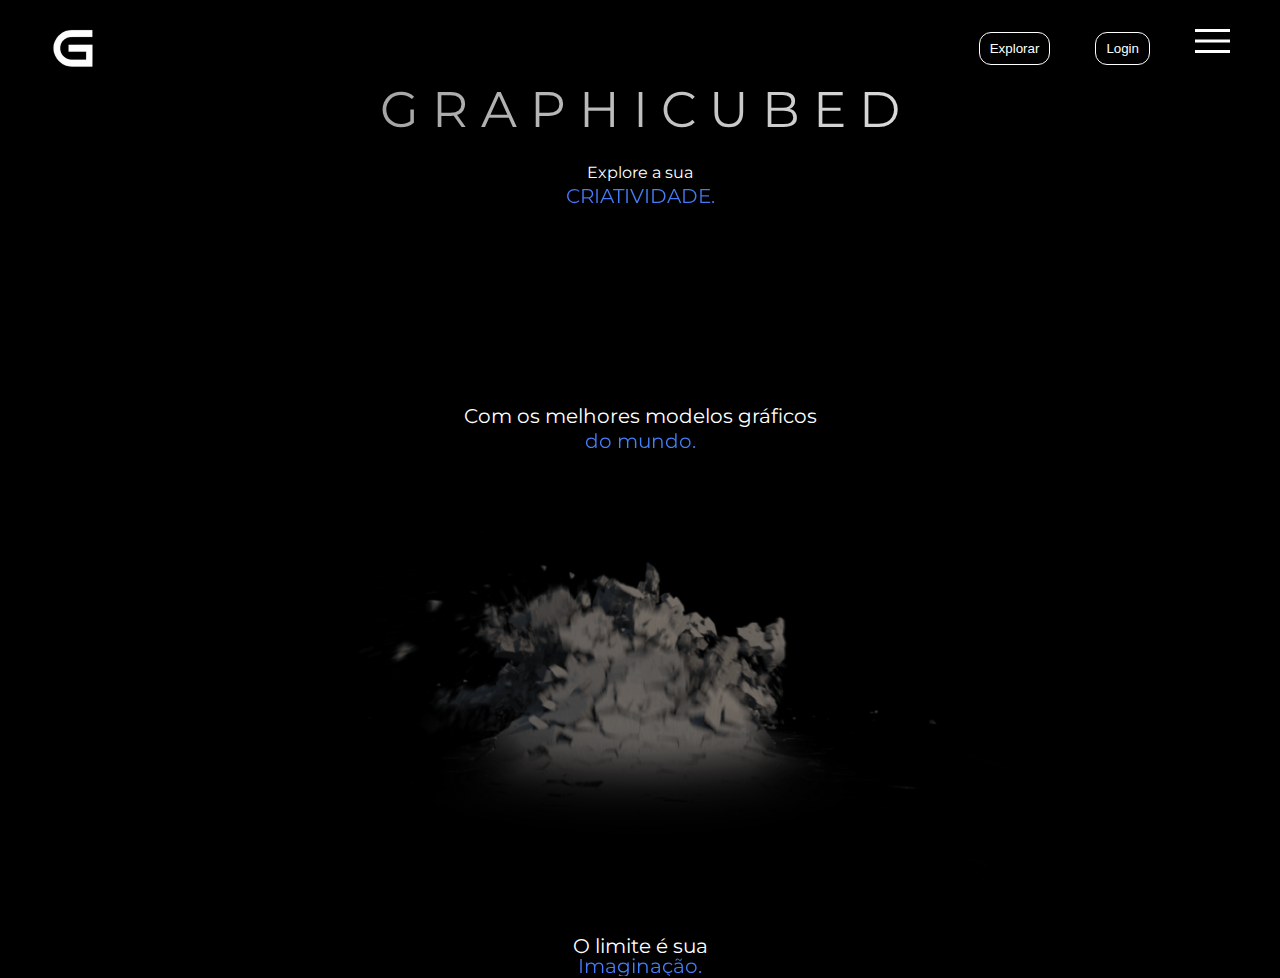
==== Site/inicial.html @ ed354216 "V3" ====
<!DOCTYPE html>
<html lang="pt-br">
<head>
    <link rel="preconnect" href="https://fonts.googleapis.com">
    <link rel="preconnect" href="https://fonts.gstatic.com" crossorigin>
    <link href="https://fonts.googleapis.com/css2?family=Montserrat:ital,wght@0,100..900;1,100..900&display=swap" rel="stylesheet">
    <meta charset="UTF-8">
    <meta http-equiv="X-UA-Compatible" content="IE=edge">
    <meta name="viewport" content="width=device-width, initial-scale=1.0">
    <title>GraphiCubed</title>
    <link rel="stylesheet" href="reset.css">
    <link rel="stylesheet" href="inicial.css">
</head>
<body>
    <reader>
        <div class="caixa">
            <img class="logo" src="img/logo_graph 2.png" alt="">
            <nav class="cabecalho">
                <button class="botao">Explorar</button>
                <button class="botao">Login</button>
                <img src="img/Menu.png">
            </nav>
        </div>    
    </reader>
    <h1 class="gradiente1">G R A P H I C U B E D</h1>
    <div class="paragrafo">
        <p class="p1">Explore a sua</p>
        <p class="gradiente">CRIATIVIDADE.</p>
        <p class="p2">Com os melhores modelos gráficos</p>
        <p class="gradiente">do mundo.</p>
        <img class="concreto" src="img/concreto.png">
        <p class="p3">O limite é sua </p>
        <p class="gradiente2"> Imaginação.</p>
    </div>

</body>
</html>
---- Site/inicial.css ----
@import url('https://fonts.googleapis.com/css2?family=Montserrat:ital,wght@0,100..900;1,100..900&display=swap');


body{
    background-color: black;
    font-family: montserrat;
    font-size: 20px;
}
.paragrafo{
    color: white;
    text-align: center;
}
.gradiente1{
    font-size: 20px;
    background-image: linear-gradient(to right, gray, white);
    background-clip: text;
    -webkit-background-clip: text; 
    -webkit-text-fill-color: transparent;
    font-size: 50px;
}
.gradiente{
    font-size: 20px;
    background-image: linear-gradient(to right, #860EFF, #4482FD, #3D299F);
    background-clip: text;
    -webkit-background-clip: text; 
    -webkit-text-fill-color: transparent;
}
.p1{
    margin: 30px 0 5px 0;
    font-size: 16px;
}
.p2{
    margin: 200px 0 5px 0;
    font-size: 20px;
}
.caixa{
    position: relative;

}
.caixa nav{
    right: 0px;
    text-align: end;
    margin: -56px 50px;
    position: absolute;
}
.logo{
    margin: 20px 0 0 25px ;
    
}
h1{
    text-align: center;
}
.botao {
    color: white;
    background-color: black;
    border-radius: 12px;
    padding: 8px 10px 8px 10px;
    margin-right: 40px;
    border: solid 1px;
}
.concreto{
    position: relative;
    margin: 0 0 50px 0;
}

.gradiente2{
    font-size: 20px;
    background-image: linear-gradient(to right, #860EFF, #4482FD, #3D299F);
    background-clip: text;
    -webkit-background-clip: text; 
    -webkit-text-fill-color: transparent;
}
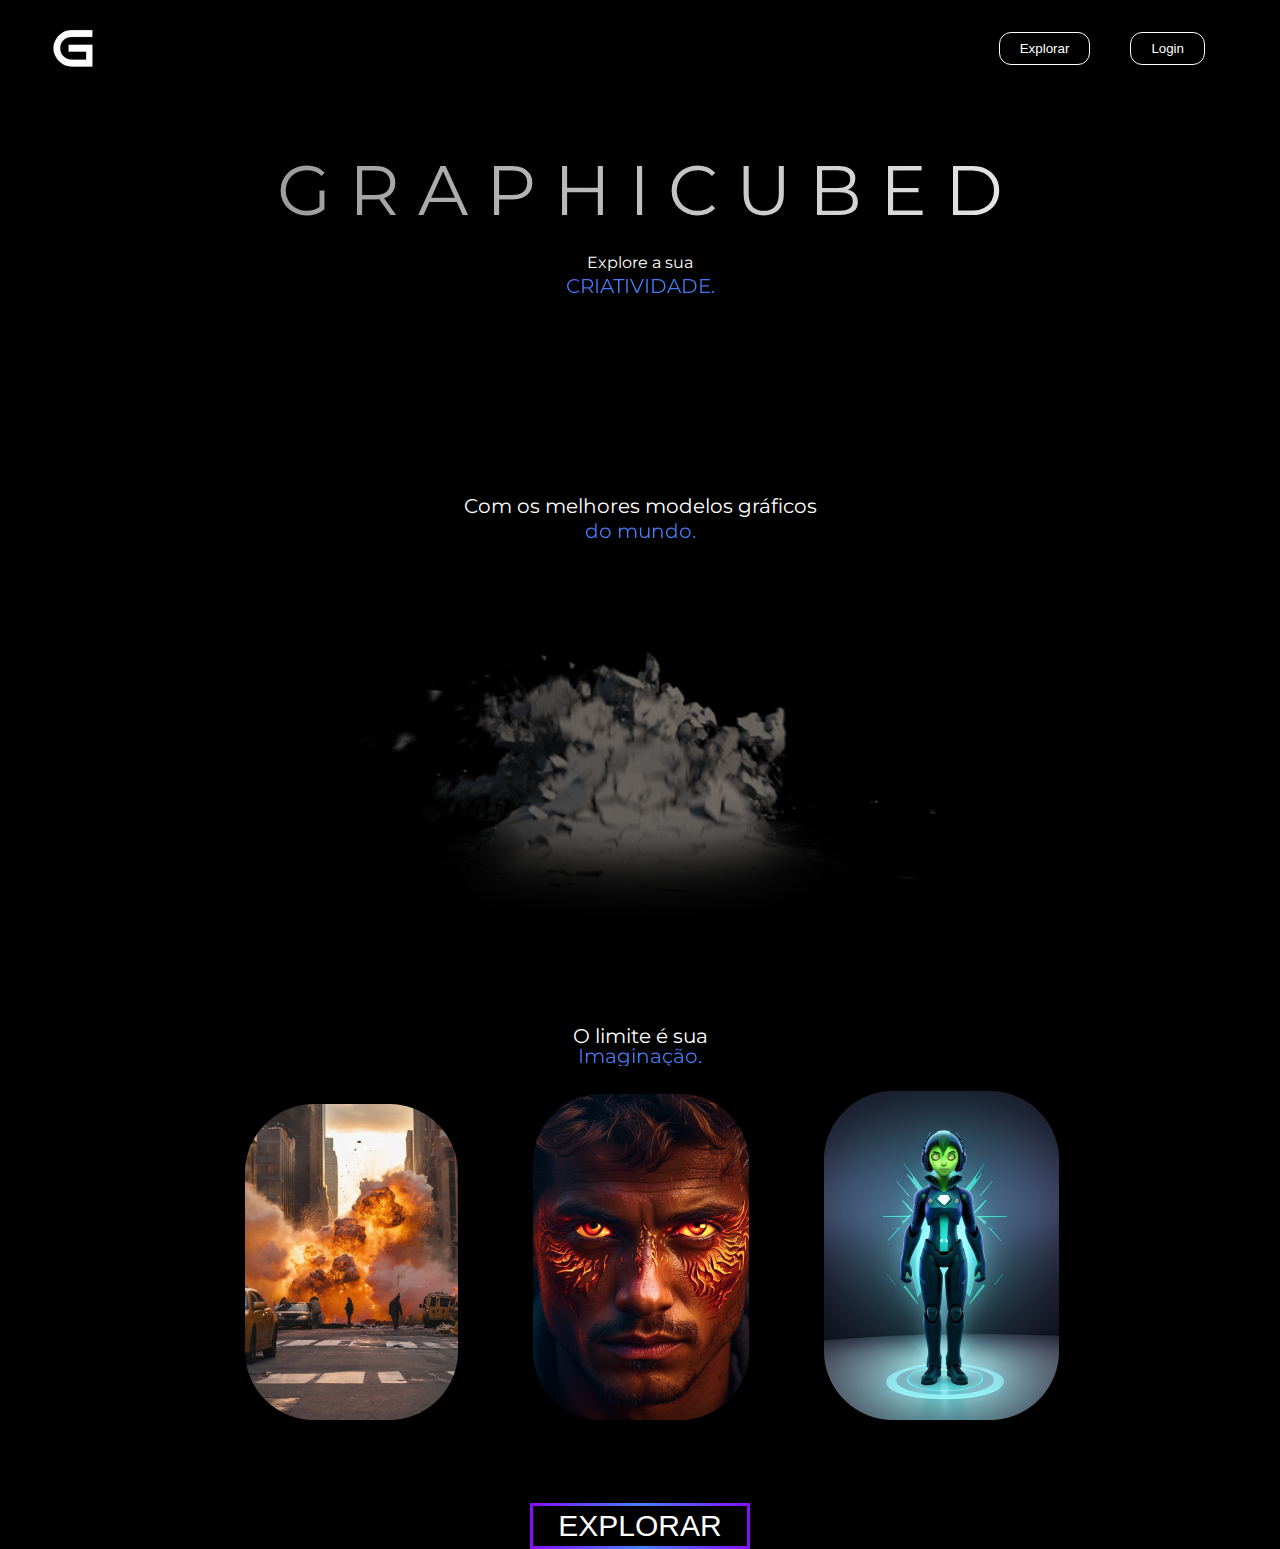
==== commit c6d2a73d: "V4" ====
--- a/Site/inicial.html
+++ b/Site/inicial.html
@@ -18,11 +18,12 @@
             <nav class="cabecalho">
                 <button class="botao">Explorar</button>
                 <button class="botao">Login</button>
-                <img src="img/Menu.png">
             </nav>
         </div>    
     </reader>
+
     <h1 class="gradiente1">G R A P H I C U B E D</h1>
+
     <div class="paragrafo">
         <p class="p1">Explore a sua</p>
         <p class="gradiente">CRIATIVIDADE.</p>
@@ -32,6 +33,14 @@
         <p class="p3">O limite é sua </p>
         <p class="gradiente2"> Imaginação.</p>
     </div>
-
+    <div class="temas">
+        <img class="imgtemas" src="img/acao.png">
+        <img class="imgtemas" src="img/magia.png">
+        <img class="imgtemas" src="img/sci_fi.png">
+    </div>
+    <div class="explorar">
+        <button class="botao_ex">EXPLORAR</button>
+    </div>
+    
 </body>
 </html>--- a/Site/inicial.css
+++ b/Site/inicial.css
@@ -6,6 +6,7 @@
     font-family: montserrat;
     font-size: 20px;
 }
+
 .paragrafo{
     color: white;
     text-align: center;
@@ -16,7 +17,8 @@
     background-clip: text;
     -webkit-background-clip: text; 
     -webkit-text-fill-color: transparent;
-    font-size: 50px;
+    margin-top: 70px;
+    font-size: 70px;
 }
 .gradiente{
     font-size: 20px;
@@ -40,7 +42,7 @@
 .caixa nav{
     right: 0px;
     text-align: end;
-    margin: -56px 50px;
+    margin: -53px 40px;
     position: absolute;
 }
 .logo{
@@ -54,8 +56,8 @@
     color: white;
     background-color: black;
     border-radius: 12px;
-    padding: 8px 10px 8px 10px;
-    margin-right: 40px;
+    padding: 8px 20px;
+    margin-right: 35px;
     border: solid 1px;
 }
 .concreto{
@@ -70,3 +72,22 @@
     -webkit-background-clip: text; 
     -webkit-text-fill-color: transparent;
 }
+.temas{
+    text-align: center;
+    margin: 25px 0 0 93px;
+}
+.imgtemas{
+    margin-right: 70px ;
+}
+.botao_ex{
+    padding: 3px 25px;
+    font-size: 30px;
+    color: white;
+    background-color: black;
+    border: solid 3px;
+    border-image: linear-gradient(to right, #860EFF, #4482FD, #860EFF) 1;
+  }
+  .explorar{
+    margin: 80px 0 0 0;
+    text-align: center;
+  }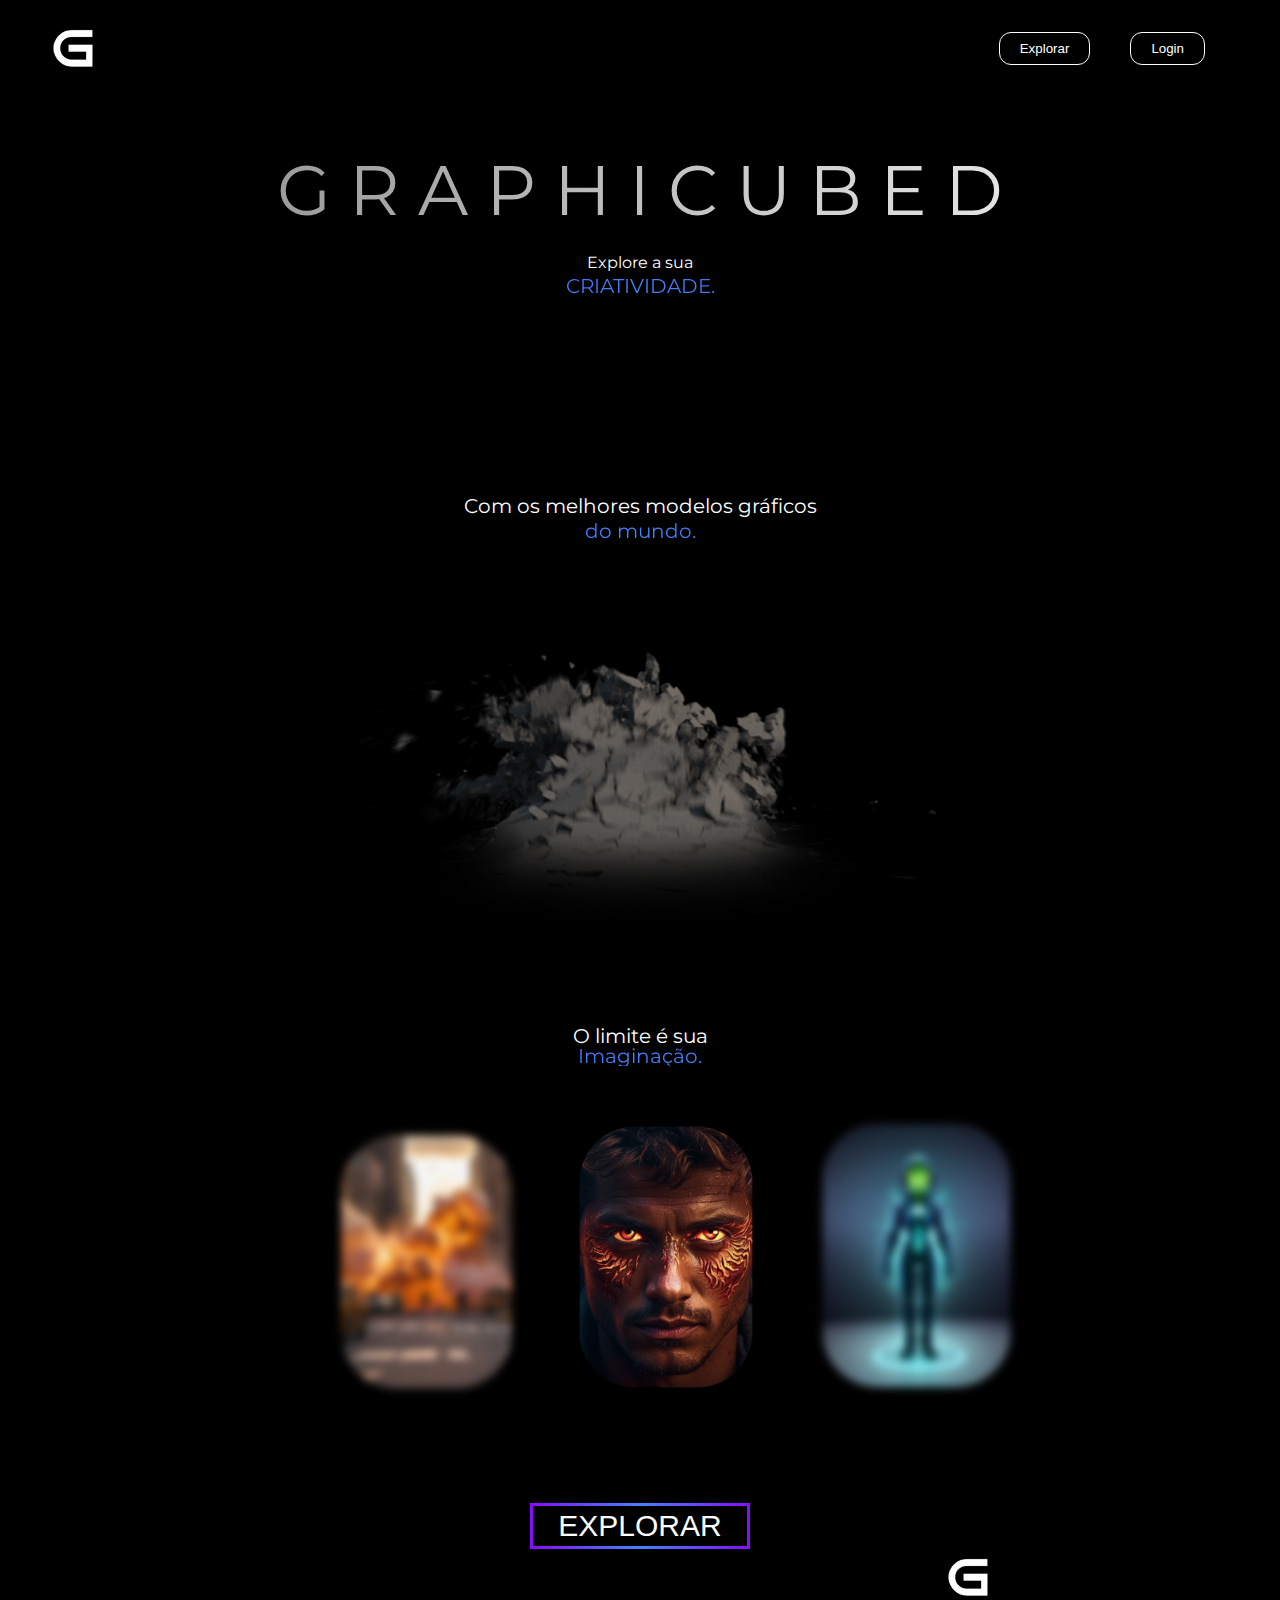
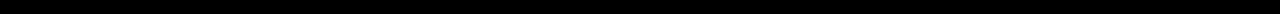
==== commit 1e91a488: "VERSAO 5 FELLAS" ====
--- a/Site/inicial.html
+++ b/Site/inicial.html
@@ -16,8 +16,8 @@
         <div class="caixa">
             <img class="logo" src="img/logo_graph 2.png" alt="">
             <nav class="cabecalho">
-                <button class="botao">Explorar</button>
-                <button class="botao">Login</button>
+                <button class="botaoex">Explorar</button>
+                <button class="botaologin">Login</button>
             </nav>
         </div>    
     </reader>
@@ -34,13 +34,25 @@
         <p class="gradiente2"> Imaginação.</p>
     </div>
     <div class="temas">
-        <img class="imgtemas" src="img/acao.png">
-        <img class="imgtemas" src="img/magia.png">
-        <img class="imgtemas" src="img/sci_fi.png">
+        <img class="imgtema1" src="img/acao.png">
+        <img class="imgtema2" src="img/magia.png">
+        <img class="imgtema3" src="img/sci_fi.png">
     </div>
     <div class="explorar">
         <button class="botao_ex">EXPLORAR</button>
     </div>
+
+    <footer>
+        <div>
+            <div class="logo_f">
+                <img class="img_f" src="img/logo_graph 2.png">
+            </div>
+        </div>
+
+
+
+
+    </footer>
     
 </body>
 </html>--- a/Site/inicial.css
+++ b/Site/inicial.css
@@ -52,14 +52,39 @@
 h1{
     text-align: center;
 }
-.botao {
+.botaoex {
     color: white;
     background-color: black;
     border-radius: 12px;
     padding: 8px 20px;
     margin-right: 35px;
     border: solid 1px;
+    transition: 1s;
+    transform: scale(1);
 }
+
+.botaoex:hover {
+   transition: 1s;
+   transform: scale(1.1);
+}
+
+.botaologin {
+    color: white;
+    background-color: black;
+    border-radius: 12px;
+    padding: 8px 20px;
+    margin-right: 35px;
+    border: solid 1px;
+    transition: 1s;
+    transform: scale(1);
+}
+
+.botaologin:hover {
+    transition: 1s;
+    transform: scale(1.1);
+ }
+ 
+
 .concreto{
     position: relative;
     margin: 0 0 50px 0;
@@ -76,9 +101,57 @@
     text-align: center;
     margin: 25px 0 0 93px;
 }
-.imgtemas{
-    margin-right: 70px ;
+.imgtema1{
+    margin-right: 20px;
+    transition: 1s;
+    transform: translateX(0) scale(0.8);
+    filter:saturate(75%);
+    filter: blur(5px);
 }
+
+.imgtema1:hover {    
+    transition: 1s;
+    animation-duration: 1s;
+    transform: scale(1);
+    filter:saturate(100%);
+    filter: blur(0px);
+}
+
+.imgtema2{
+    margin-right: 20px;
+    transition: 1s;
+    transform: translateX(0) scale(0.8);
+    filter:saturate(75%);
+}
+
+
+
+.imgtema2:hover {    
+    transition: 1s;
+    animation-duration: 1s;
+    transform: scale(1.08);
+    filter:saturate(100%);
+}
+
+
+.imgtema3{
+    margin-right: 20px;
+    transition: 1s;
+    transform: translateX(0) scale(0.8);
+    filter:saturate(50%);
+    filter: blur(5px);
+}
+
+.imgtema3:hover {    
+    transition: 1s;
+
+    transform: scale(1);
+    filter:saturate(100%);
+    filter: blur(0px);
+
+}
+
+
 .botao_ex{
     padding: 3px 25px;
     font-size: 30px;
@@ -86,8 +159,29 @@
     background-color: black;
     border: solid 3px;
     border-image: linear-gradient(to right, #860EFF, #4482FD, #860EFF) 1;
-  }
+    transform: scale(1);
+
+}
+
+.botao_ex:hover {
+    transition: 1s;
+    transform: scale(1.10);
+ }
+
+
   .explorar{
     margin: 80px 0 0 0;
     text-align: center;
+  }
+  footer{
+    margin-top: 20;
+  }
+  footer div{
+    position: relative;
+  }
+  .logo_f{
+    position: absolute;
+  }
+  .img_f{
+    margin-left: 920px;
   }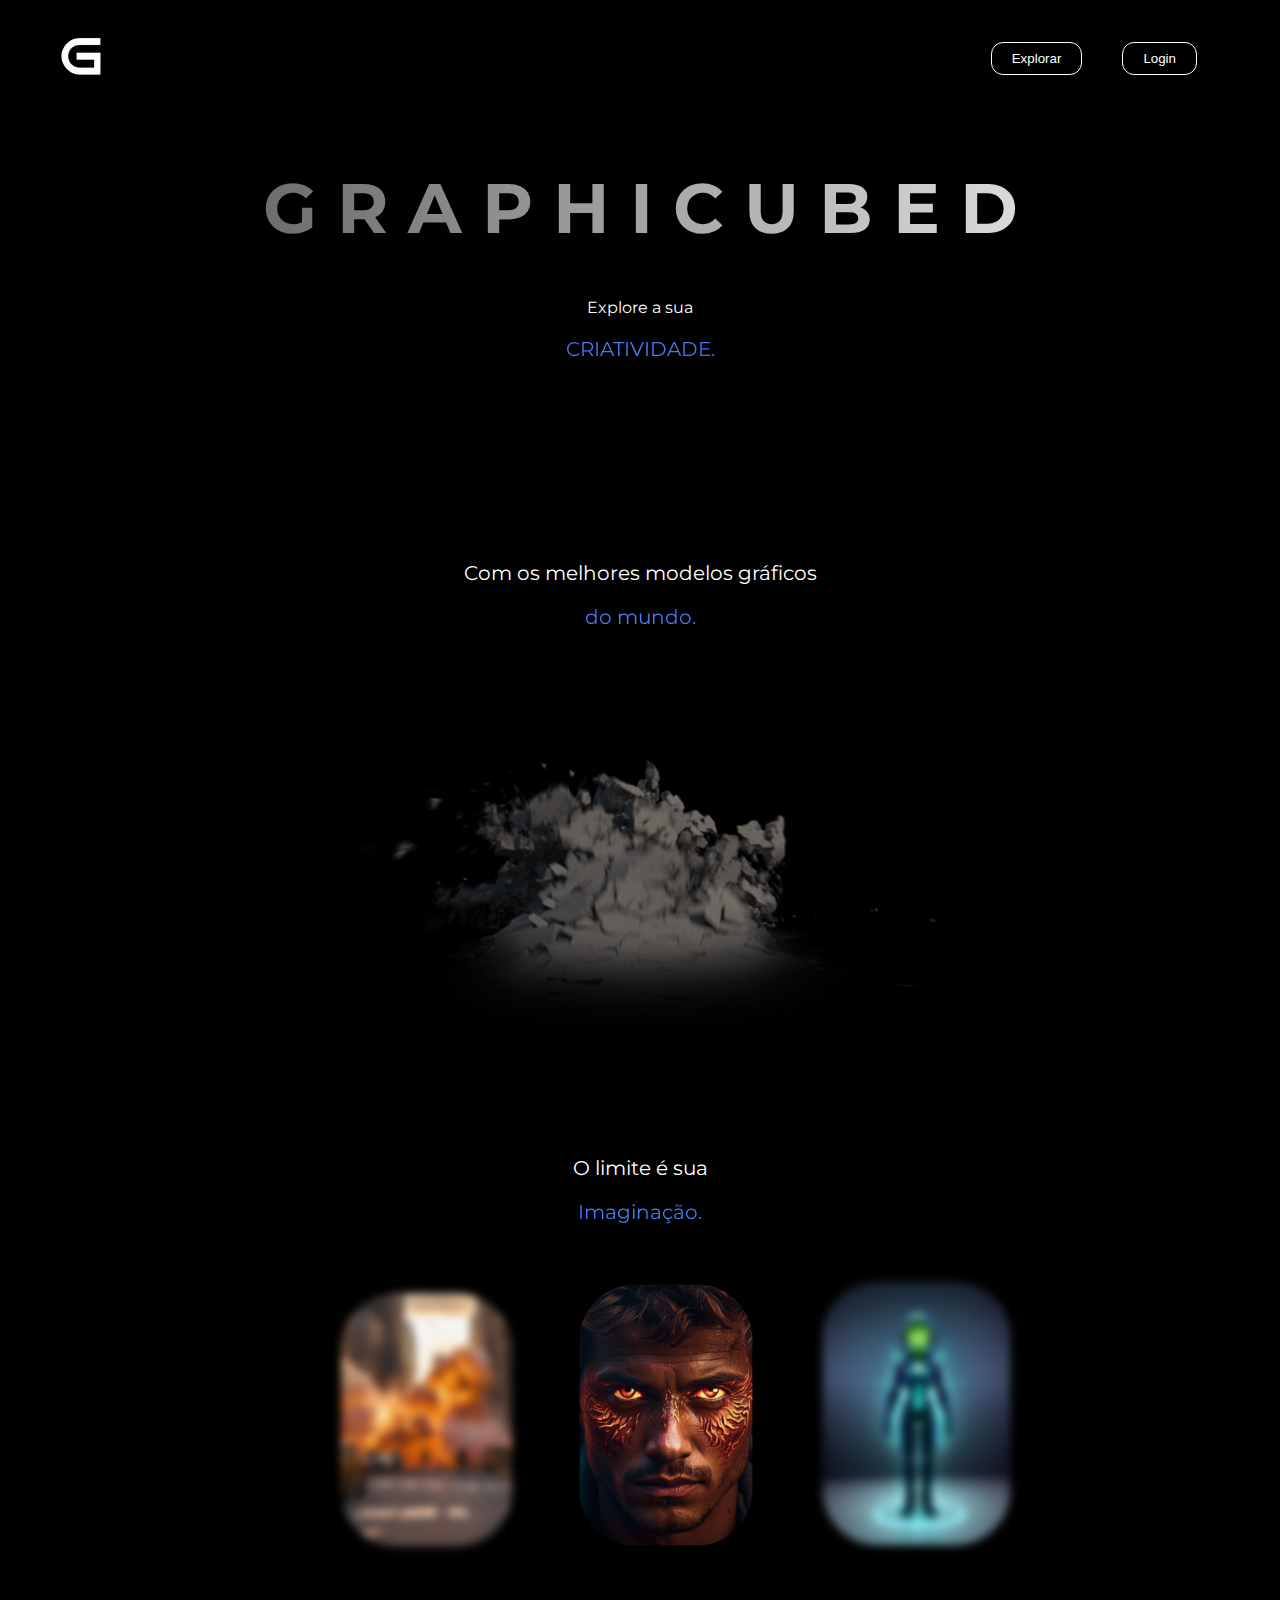
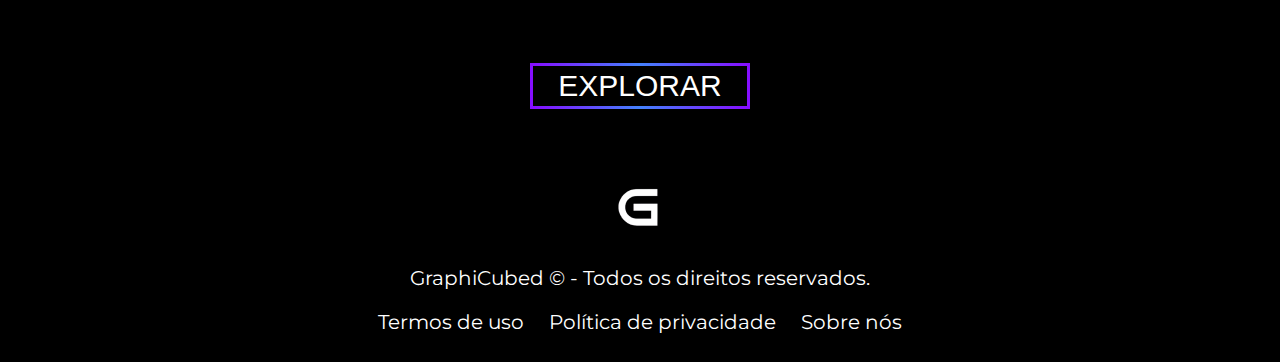
==== commit ae52099d: "V6 RAPAZEADA" ====
--- a/Site/inicial.html
+++ b/Site/inicial.html
@@ -8,7 +8,7 @@
     <meta http-equiv="X-UA-Compatible" content="IE=edge">
     <meta name="viewport" content="width=device-width, initial-scale=1.0">
     <title>GraphiCubed</title>
-    <link rel="stylesheet" href="reset.css">
+
     <link rel="stylesheet" href="inicial.css">
 </head>
 <body>
@@ -16,8 +16,8 @@
         <div class="caixa">
             <img class="logo" src="img/logo_graph 2.png" alt="">
             <nav class="cabecalho">
-                <button class="botaoex">Explorar</button>
-                <button class="botaologin">Login</button>
+                <a href="explorar.html"><button class="botaoex">Explorar</button></a>
+                <a><button class="botaologin">Login</button></a>
             </nav>
         </div>    
     </reader>
@@ -43,15 +43,16 @@
     </div>
 
     <footer>
-        <div>
-            <div class="logo_f">
-                <img class="img_f" src="img/logo_graph 2.png">
-            </div>
-        </div>
+        <div> <img src="img/logo_graph 2.png"> </div>
+        <p>GraphiCubed &copy; - Todos os direitos reservados.</p>
 
+            <ul>
+                <li>Termos de uso</li>
+                <li>Política de privacidade</li>
+                <li>Sobre nós</li>
+            </ul>
 
-
-
+         
     </footer>
     
 </body>
--- a/Site/inicial.css
+++ b/Site/inicial.css
@@ -11,15 +11,17 @@
     color: white;
     text-align: center;
 }
+
 .gradiente1{
     font-size: 20px;
-    background-image: linear-gradient(to right, gray, white);
+    background-image: linear-gradient(to right, rgb(73, 72, 72), white);
     background-clip: text;
     -webkit-background-clip: text; 
     -webkit-text-fill-color: transparent;
     margin-top: 70px;
     font-size: 70px;
 }
+
 .gradiente{
     font-size: 20px;
     background-image: linear-gradient(to right, #860EFF, #4482FD, #3D299F);
@@ -27,31 +29,38 @@
     -webkit-background-clip: text; 
     -webkit-text-fill-color: transparent;
 }
+
 .p1{
     margin: 30px 0 5px 0;
     font-size: 16px;
 }
+
 .p2{
     margin: 200px 0 5px 0;
     font-size: 20px;
 }
+
 .caixa{
     position: relative;
 
 }
+
 .caixa nav{
     right: 0px;
     text-align: end;
     margin: -53px 40px;
     position: absolute;
 }
+
 .logo{
     margin: 20px 0 0 25px ;
     
 }
+
 h1{
     text-align: center;
 }
+
 .botaoex {
     color: white;
     background-color: black;
@@ -97,10 +106,12 @@
     -webkit-background-clip: text; 
     -webkit-text-fill-color: transparent;
 }
+
 .temas{
     text-align: center;
     margin: 25px 0 0 93px;
 }
+
 .imgtema1{
     margin-right: 20px;
     transition: 1s;
@@ -124,8 +135,6 @@
     filter:saturate(75%);
 }
 
-
-
 .imgtema2:hover {    
     transition: 1s;
     animation-duration: 1s;
@@ -133,7 +142,6 @@
     filter:saturate(100%);
 }
 
-
 .imgtema3{
     margin-right: 20px;
     transition: 1s;
@@ -151,7 +159,6 @@
 
 }
 
-
 .botao_ex{
     padding: 3px 25px;
     font-size: 30px;
@@ -168,20 +175,33 @@
     transform: scale(1.10);
  }
 
-
-  .explorar{
+.explorar {
     margin: 80px 0 0 0;
     text-align: center;
-  }
-  footer{
-    margin-top: 20;
-  }
-  footer div{
-    position: relative;
-  }
-  .logo_f{
-    position: absolute;
-  }
-  .img_f{
-    margin-left: 920px;
-  }+}
+
+footer {
+    font-family: montserrat;
+	background-color: #000000;
+	color: #fff;
+	padding: 20px;
+	text-align: center;
+	margin-top: 50px;
+}
+
+ul{
+    
+	list-style: none;
+	padding: 0;
+	margin: 0;
+}
+
+li{
+	display: inline-block;
+	margin: 0 10px;
+}
+
+a{
+	color: #fff;
+	text-decoration: none;
+}